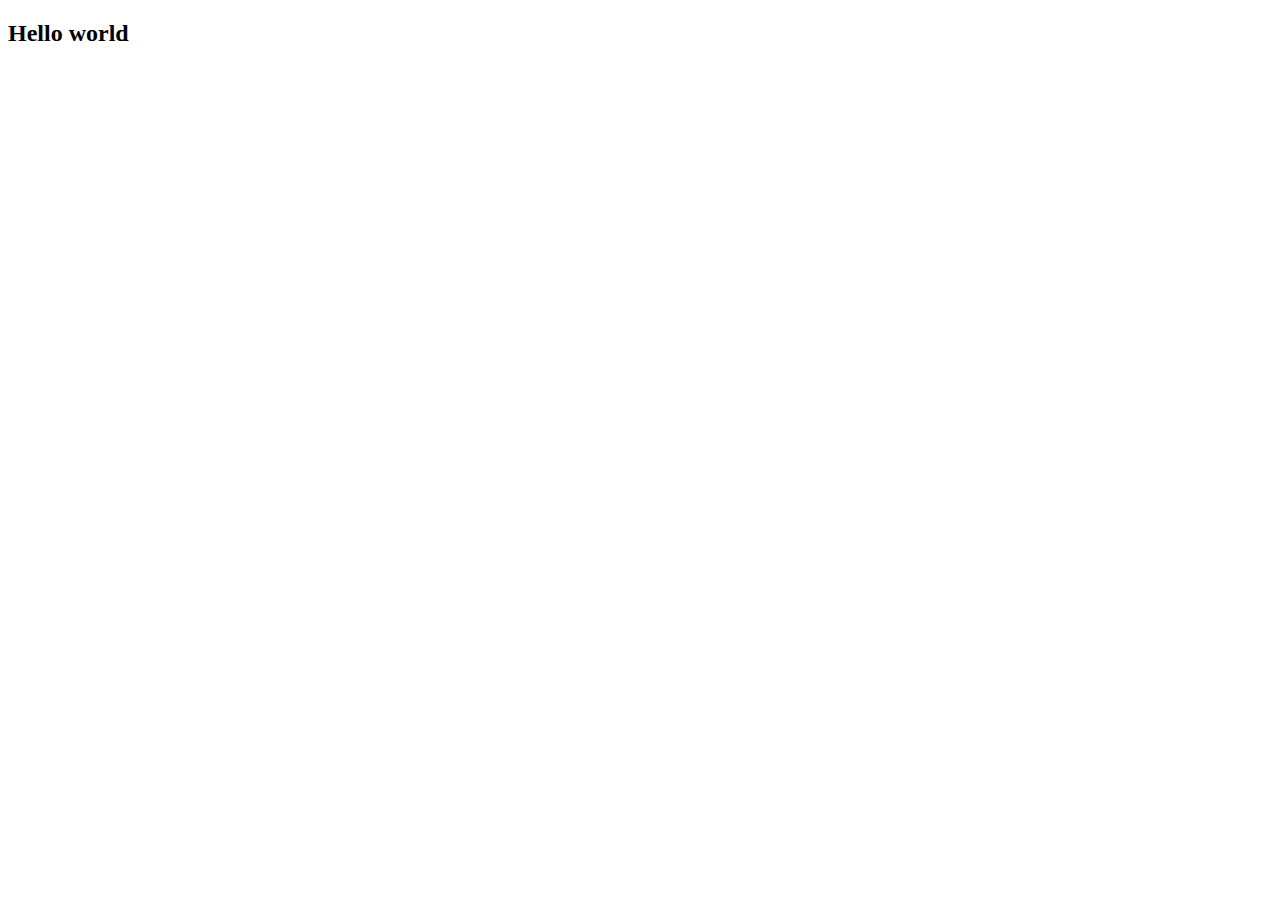
==== index.html @ f290675d "add initial files" ====
<!DOCTYPE html>
<html lang="en">
<head>
    <meta charset="UTF-8">
    <meta name="viewport" content="width=device-width, initial-scale=1.0">
    <title>Document</title>
</head>
<body>
   <h2>Hello world </h2> 
</body>
</html>
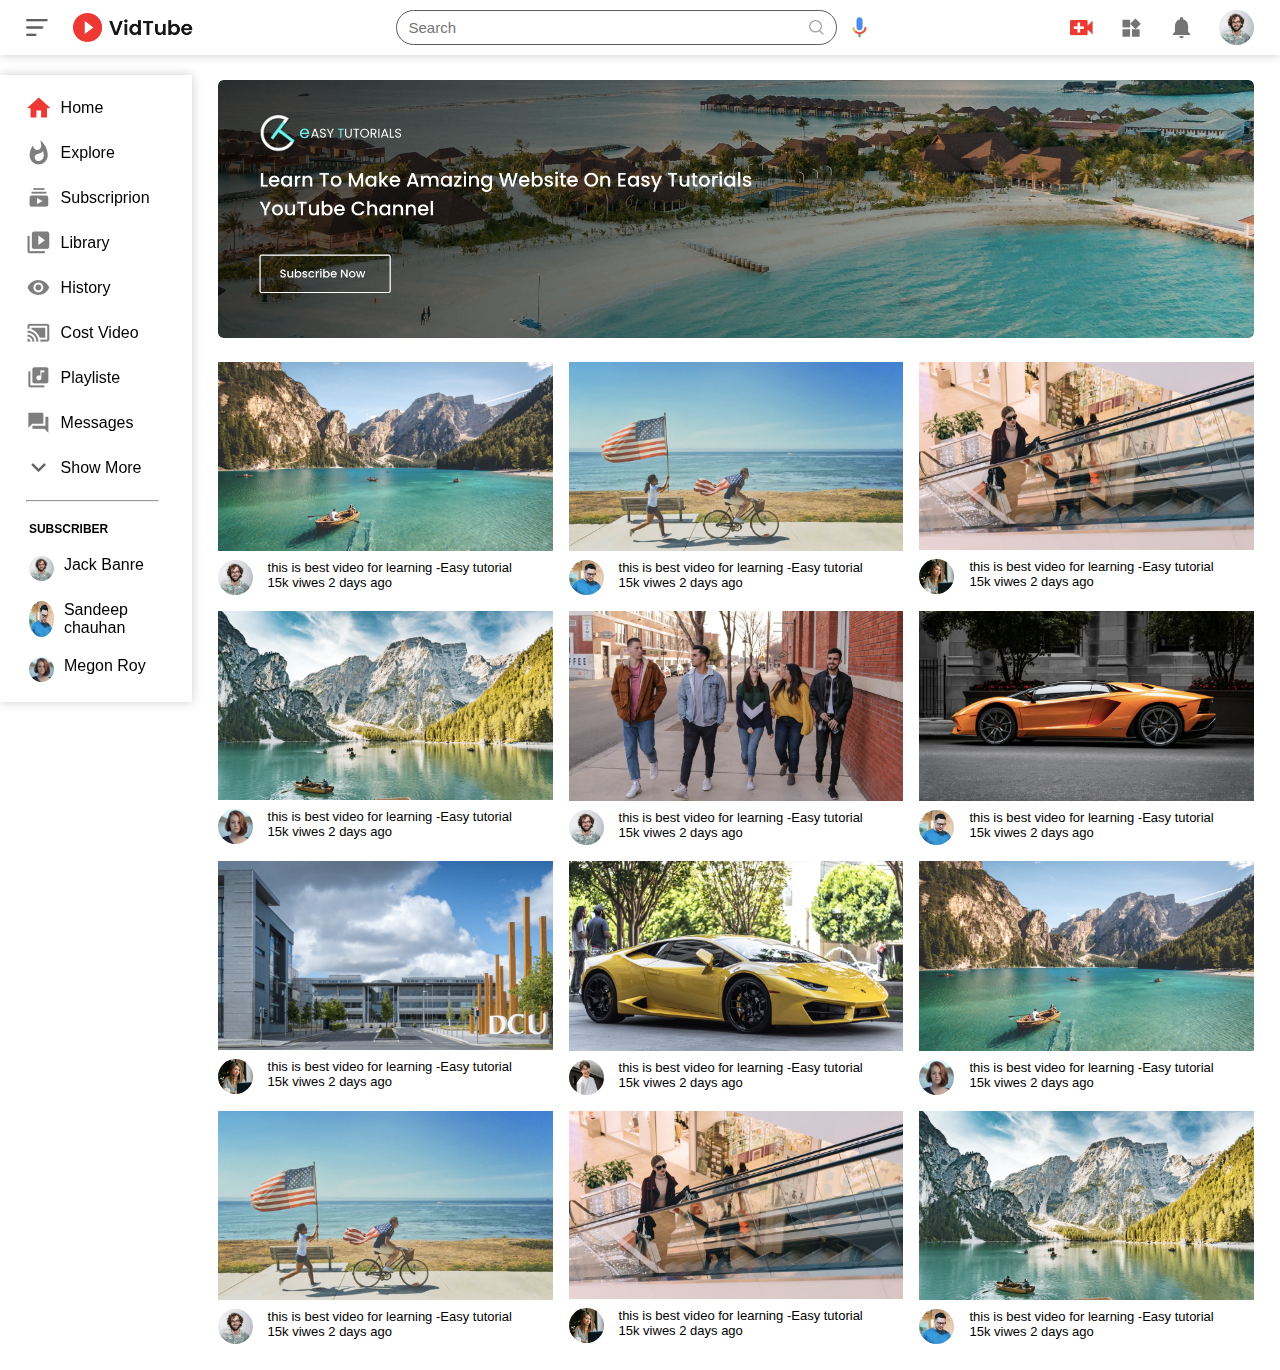
==== commit 0371a7c8: "add all files" ====
--- a/index.html
+++ b/index.html
@@ -4,8 +4,195 @@
     <meta charset="UTF-8">
     <meta name="viewport" content="width=device-width, initial-scale=1.0">
     <title>Document</title>
+    <link rel="stylesheet" href="style.css">
 </head>
 <body>
-   <h2>Hello world </h2> 
+    
+   <nav class="navbar flex-div">
+   <div class="nav-left flex-div">
+    <img src="images/menu.png" alt="" class="menu">
+    <img src="images/logo.png" alt="" class="logo">
+   </div>
+   <div class="nav-center">
+    <div class="search-container flex-div">
+        <div class="search-box flex-div">
+            <input type="text" placeholder="Search">
+            <img src="images/search.png" alt="">
+        </div>
+        <img src="images/voice-search.png" alt="" class="mic-icon">
+    </div>
+   </div>
+   <div class="nav-right flex-div">
+    <img src="images/upload.png" alt="">
+    <img src="images/more.png" alt="">
+    <img src="images/notification.png" alt="">
+    <img src="images/Jack.png" alt="" class="profile">
+   </div>
+   </nav>
+
+
+   <!-- -------------------------------SideBar------------------------- -->
+    <div class="sidebar">
+        <div class="shortcut-links">
+            <a href=""><img src="images/home.png" alt=""><p>Home</p></a>
+            <a href=""><img src="images/explore.png" alt=""><p>Explore</p></a>
+            <a href=""><img src="images/subscriprion.png" alt=""><p>Subscriprion</p></a>
+            <a href=""><img src="images/library.png" alt=""><p>Library</p></a>
+            <a href=""><img src="images/history.png" alt=""><p>History</p></a>
+            <a href=""><img src="images/cast.png" alt=""><p>Cost Video</p></a>
+            <a href=""><img src="images/playlist.png" alt=""><p>Playliste</p></a>
+            <a href=""><img src="images/messages.png" alt=""><p>Messages</p></a>
+            <a href=""><img src="images/show-more.png" alt=""><p>Show More</p></a>
+            <hr>
+        </div>
+        <div class="subscriber">
+            <h3>SUBSCRIBER</h3>
+            <a href=""><img src="images/Jack.png" alt=""><p>Jack Banre</p></a>
+            <a href=""><img src="images/tom.png" alt=""><p>Sandeep chauhan</p></a>
+            <a href=""><img src="images/megan.png" alt=""><p>Megon Roy</p></a>
+        </div>
+    </div>
+<!-- -------------------------Main------------------------------- -->
+ <div class="main">
+   <img src="images/banner.png" alt="">
+   <div class="list-container">
+
+     <div class="list-container-item">
+        <a href="play-video.html"><img src="images/thumbnail1.png"></a>
+        <div class="description">
+            <img src="images/Jack.png" alt="">
+            <div class="vid-info">
+                <p>this is best video for learning -Easy tutorial</p>
+                <p>15k viwes 2 days ago</p>
+            </div>
+        </div>
+     </div>
+     <div class="list-container-item">
+        <a href="play-video.html"><img src="images/thumbnail2.png"></a>
+        <div class="description">
+            <img src="images/tom.png" alt="">
+            <div class="vid-info">
+                <p>this is best video for learning -Easy tutorial</p>
+                <p>15k viwes 2 days ago</p>
+            </div>
+        </div>
+     </div>
+     <div class="list-container-item">
+        <a href="play-video.html"><img src="images/thumbnail3.png"></a>
+        <div class="description">
+            <img src="images/cameron.png" alt="">
+            <div class="vid-info">
+                <p>this is best video for learning -Easy tutorial</p>
+                <p>15k viwes 2 days ago</p>
+            </div>
+        </div>
+     </div>
+     <div class="list-container-item">
+        <a href="play-video.html"><img src="images/thumbnail4.png"></a>
+        <div class="description">
+            <img src="images/megan.png" alt="">
+            <div class="vid-info">
+                <p>this is best video for learning -Easy tutorial</p>
+                <p>15k viwes 2 days ago</p>
+            </div>
+        </div>
+     </div>
+     <div class="list-container-item">
+        <a href="play-video.html"><img src="images/thumbnail5.png"></a>
+        <div class="description">
+            <img src="images/Jack.png" alt="">
+            <div class="vid-info">
+                <p>this is best video for learning -Easy tutorial</p>
+                <p>15k viwes 2 days ago</p>
+            </div>
+        </div>
+     </div>
+     <div class="list-container-item">
+        <a href="play-video.html"><img src="images/thumbnail6.png"></a>
+        <div class="description">
+            <img src="images/tom.png" alt="">
+            <div class="vid-info">
+                <p>this is best video for learning -Easy tutorial</p>
+                <p>15k viwes 2 days ago</p>
+            </div>
+        </div>
+     </div>
+     <div class="list-container-item"> 
+        <a href="play-video.html"><img src="images/thumbnail7.png"></a>
+        <div class="description">
+            <img src="images/cameron.png" alt="">
+            <div class="vid-info">
+                <p>this is best video for learning -Easy tutorial</p>
+                <p>15k viwes 2 days ago</p>
+            </div>
+        </div>
+     </div>
+
+     <div class="list-container-item">
+        <a href="play-video.html"><img src="images/thumbnail8.png"></a>
+        <div class="description">
+            <img src="images/gerard.png" alt="">
+            <div class="vid-info">
+                <p>this is best video for learning -Easy tutorial</p>
+                <p>15k viwes 2 days ago</p>
+            </div>
+        </div>
+     </div>
+     <div class="list-container-item">
+        <a href=""><img src="images/thumbnail1.png"></a>
+        <div class="description">
+            <img src="images/megan.png" alt="">
+            <div class="vid-info">
+                <p>this is best video for learning -Easy tutorial</p>
+                <p>15k viwes 2 days ago</p>
+            </div>
+        </div>
+     </div>
+
+     <div class="list-container-item">
+        <a href="play-video.html"><img src="images/thumbnail2.png"></a>
+        <div class="description">
+            <img src="images/Jack.png" alt="">
+            <div class="vid-info">
+                <p>this is best video for learning -Easy tutorial</p>
+                <p>15k viwes 2 days ago</p>
+            </div>
+        </div>
+     </div>
+     <div class="list-container-item">
+        <a href="play-video.html"><img src="images/thumbnail3.png"></a>
+        <div class="description">
+            <img src="images/cameron.png" alt="">
+            <div class="vid-info">
+                <p>this is best video for learning -Easy tutorial</p>
+                <p>15k viwes 2 days ago</p>
+            </div>
+        </div>
+     </div>
+     <div class="list-container-item">
+        <a href="play-video.html"><img src="images/thumbnail4.png"></a>
+        <div class="description">
+            <img src="images/tom.png" alt="">
+            <div class="vid-info">
+                <p>this is best video for learning -Easy tutorial</p>
+                <p>15k viwes 2 days ago</p>
+            </div>
+        </div>
+     </div>
+
+     
+
+   
+    
+
+
+   </div>
+   
+ </div>
+   
+  
+
+
+ <script src="app.js"></script>
 </body>
 </html>--- a/style.css
+++ b/style.css
@@ -0,0 +1,323 @@
+*{
+    margin: 0;
+    padding: 0;
+    box-sizing: border-box;
+    font-family: "poppins", sans-serif;
+}
+
+a{
+    text-decoration: none;
+    color: inherit;
+}
+
+li{
+    list-style: none;
+}
+
+.flex-div{
+    display: flex;
+    align-items: center;
+}
+
+
+/* ---------------------------------Navbar------------------------------------- */
+.navbar{
+    width: 100%;
+    padding: 10px 2%;
+    justify-content: space-between;
+    box-shadow:  0 0 10px rgba(0,0,0,0.2);
+    position: sticky;
+    top: 0;
+    background-color: white;
+    left: 0;
+}
+
+.navbar .nav-left .menu{
+width: 22px;
+margin-right: 25px;
+}
+.navbar .nav-left .logo{
+width: 120px;
+}
+
+
+.navbar .nav-center img{
+    width: 15px;
+}
+
+.navbar .nav-center .search-box{
+    padding: 8px 12px;
+    border:  1px solid #5a5a5a;
+    border-radius: 70px;
+    margin-right: 15px;
+}
+.navbar .nav-center .search-box input{
+   border: none;
+   outline: none;
+   width: 400px;
+  font-size:15px;
+
+}
+
+
+.navbar .nav-right img{
+    width: 25px;
+    margin-right: 25px;
+}
+
+.navbar .nav-right .profile{
+    width: 35px;
+    border-radius: 50%;
+    margin-right: 0;
+}
+
+
+/* -----------------------------Sidebar------------------------------ */
+
+.sidebar{
+    width: 15%;
+    padding-left: 2%;
+    position: fixed;
+    margin-top: 20px;
+    left: 0;
+    box-shadow:  0 0 10px rgba(0,0,0,0.2);
+}
+
+.sidebar .shortcut-links a{
+    display: flex;
+    flex-wrap: wrap;
+    margin: 20px 0;
+    align-items: center;
+}
+
+.sidebar .shortcut-links a p{
+    margin-left: 10px;
+}
+
+.sidebar .shortcut-links a img{
+    width: 25px;
+}
+
+hr{
+    width: 80%;
+    height: 1px;
+    background: #5a5a5a;
+}
+
+.subscriber{
+    padding: 0 2%;
+}
+.subscriber h3{
+    font-size: 12px;
+    margin: 20px 0;
+}
+.subscriber a{
+    display: flex;
+    margin: 20px 0;
+}
+.subscriber img{
+    margin-right: 10px;
+   width: 25px;
+   border-radius: 50%;
+}
+
+
+/* ------------------------- main ------------------- */
+
+.main{
+    padding-left: 17%;
+    padding-right: 2%;
+    padding-top: 25px;
+    padding-bottom: 2%;
+}
+
+.main img{
+    width: 100%;
+}
+
+.coleps .shortcut-links a p{
+display: none;
+}
+
+
+/* -------------------------------Video ---------------------------- */
+.list-container{
+    display: grid;
+  grid-template-columns: repeat(auto-fit, minmax(250px, 1fr));
+  gap: 16px;
+  margin-top:20px ;
+}
+
+.list-container-item{
+    width: 100%;
+}
+
+.description{
+    display: flex;
+    gap: 15px;
+    margin-top: 5px;
+}
+
+.description img{
+    width: 35px;
+    border-radius: 50%;
+}
+
+.description p{
+    font-size: 13px;
+}
+
+/* ------------------------Responsive-------------------------------- */
+@media(max-width:900px){
+
+    .navbar .nav-left .menu{
+       display: none;
+        }
+
+        .navbar .nav-right img{
+            display: none;
+        }
+
+        .navbar .nav-right .profile{
+            display: block;
+        }
+
+        .navbar .nav-center .search-box input{
+            width: 100px;
+        }
+
+        .mic-icon{
+            display: none;
+        }
+
+
+    .navbar .nav-left .logo{
+       width: 90px;
+        }
+  
+
+
+    .sidebar{
+        display: none;
+        
+    }
+
+    .main{
+        padding-left: 2%;
+    }
+
+    .sidebar .shortcut-links a p{
+       display: none;
+    }
+
+}
+
+
+/* ---------------------- Video page ------------------------ */
+
+.container{
+    display: flex;
+    padding-left: 2%;
+    padding-top: 20px;
+    gap: 10px;
+}
+
+.container .vid-play{
+  flex-basis: 69%;
+}
+.container .vid-play video{
+  width: 100%;
+}
+
+
+.container .siderbar-right{
+  flex-basis: 30%;
+}
+
+.sagusted-vid{
+    display: flex;
+    align-items: center;
+    margin-bottom: 20px;
+}
+
+.sagusted-vid a{
+    flex-basis: 30%;
+    margin-right: 10px;
+}
+
+.sagusted-vid a img{
+    width: 100%;
+    
+}
+.sagusted-vid .vid-info{
+    flex-basis: 68%;
+    font-size: 12px;
+    display: flex;
+    flex-direction: column;
+    gap: 5px;
+    flex-wrap: wrap;
+}
+.sagusted-vid .vid-info p{
+font-weight: 600;
+}
+ 
+
+.vid-description .language{
+font-size: 18px;
+color: blue;
+margin-bottom: 10px;
+}
+
+.vid-description  h3{
+    font-size: 20px;
+    margin-bottom: 10px;
+}
+
+.vid-description .action{
+    display: flex;
+    justify-content: space-between;
+}
+
+.vid-description .action a{
+    margin-right: 20px;
+    display: inline-flex;
+}
+
+.vid-description .action a img{
+width: 20px;
+margin-right: 10px;
+}
+
+
+.vid-description hr{
+    border: 0;
+    height: 1px;
+    background: #5a5a5a;
+    width: 100%;
+   margin: 30px auto;
+}
+
+.subscriber-info{
+    display: flex;
+    justify-content: space-between;
+}
+
+.subscriber-profile img{
+width: 35px;
+margin-right: 20px;
+border-radius: 50%;
+}
+
+.sub-info p{
+    font-size: 14px;
+    font-weight: 600;
+}
+
+.subscriber-info button{
+padding: 8px 30px;
+background: red;
+font-size: 14px;
+color: white;
+border: none;
+border-radius: 4px;
+}